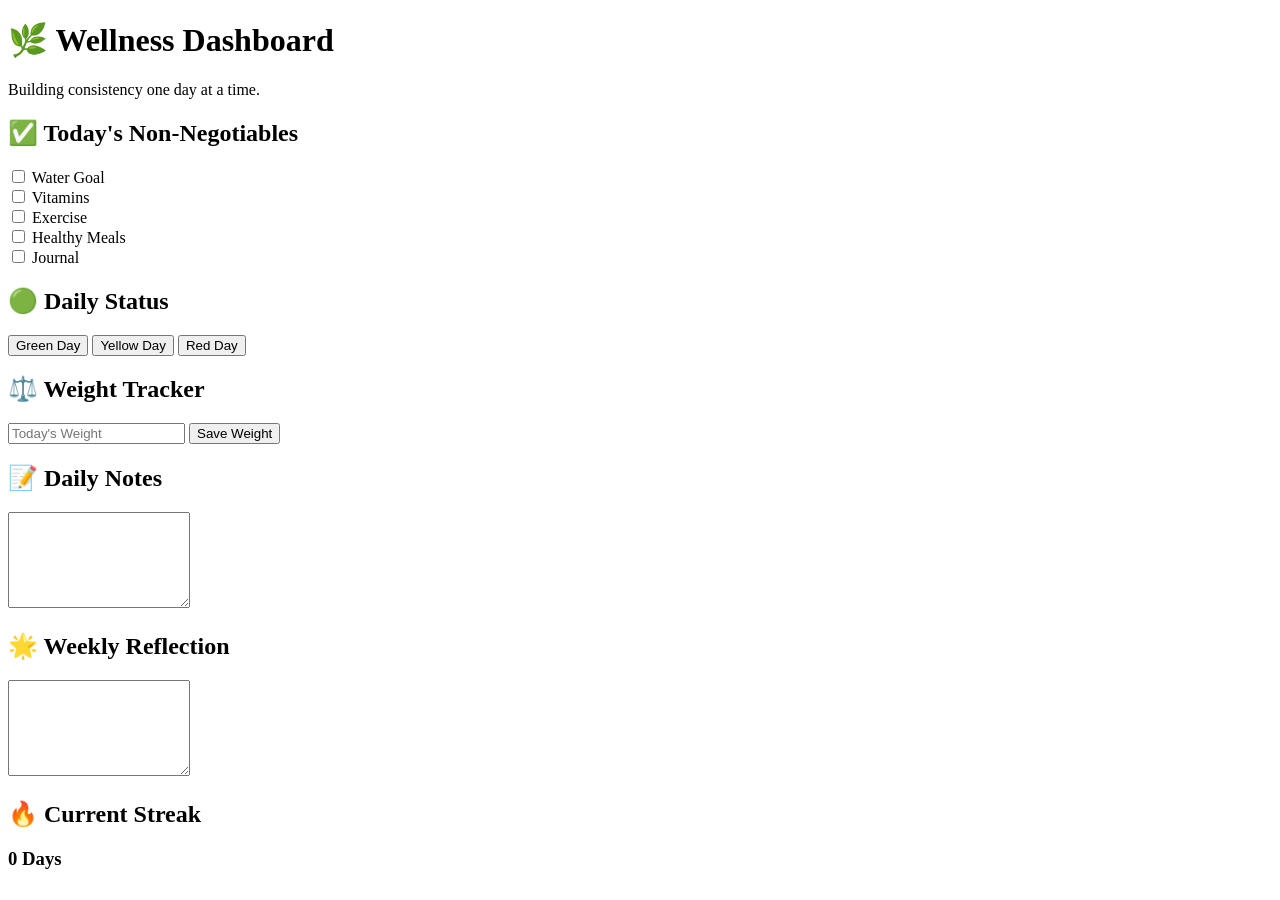
==== Index.html @ 22a2a9b2 "Create Index.html Initial index file" ====
<!DOCTYPE html>
<html lang="en">
<head>
    <meta charset="UTF-8">
    <meta name="viewport" content="width=device-width, initial-scale=1.0">
    <title>Wellness Dashboard</title>

    <link rel="stylesheet" href="styles.css">
</head>

<body>

<header>
    <h1>🌿 Wellness Dashboard</h1>
    <p>Building consistency one day at a time.</p>
</header>

<main>

    <!-- Non-Negotiables -->
    <section class="card">
        <h2>✅ Today's Non-Negotiables</h2>

        <label><input type="checkbox"> Water Goal</label><br>
        <label><input type="checkbox"> Vitamins</label><br>
        <label><input type="checkbox"> Exercise</label><br>
        <label><input type="checkbox"> Healthy Meals</label><br>
        <label><input type="checkbox"> Journal</label>
    </section>

    <!-- Daily Status -->
    <section class="card">
        <h2>🟢 Daily Status</h2>

        <button class="green">Green Day</button>
        <button class="yellow">Yellow Day</button>
        <button class="red">Red Day</button>
    </section>

    <!-- Weight -->
    <section class="card">
        <h2>⚖️ Weight Tracker</h2>

        <input type="number"
               id="weight"
               placeholder="Today's Weight">

        <button onclick="saveWeight()">
            Save Weight
        </button>

        <p id="weightDisplay"></p>
    </section>

    <!-- Notes -->
    <section class="card">
        <h2>📝 Daily Notes</h2>

        <textarea
            id="notes"
            rows="6"
            placeholder="How did today go?">
        </textarea>
    </section>

    <!-- Weekly Reflection -->
    <section class="card">
        <h2>🌟 Weekly Reflection</h2>

        <textarea
            rows="6"
            placeholder="Wins, challenges, lessons learned...">
        </textarea>
    </section>

    <!-- Streak -->
    <section class="card">
        <h2>🔥 Current Streak</h2>

        <h3 id="streak">0 Days</h3>
    </section>

</main>

<script src="app.js"></script>

</body>
</html>
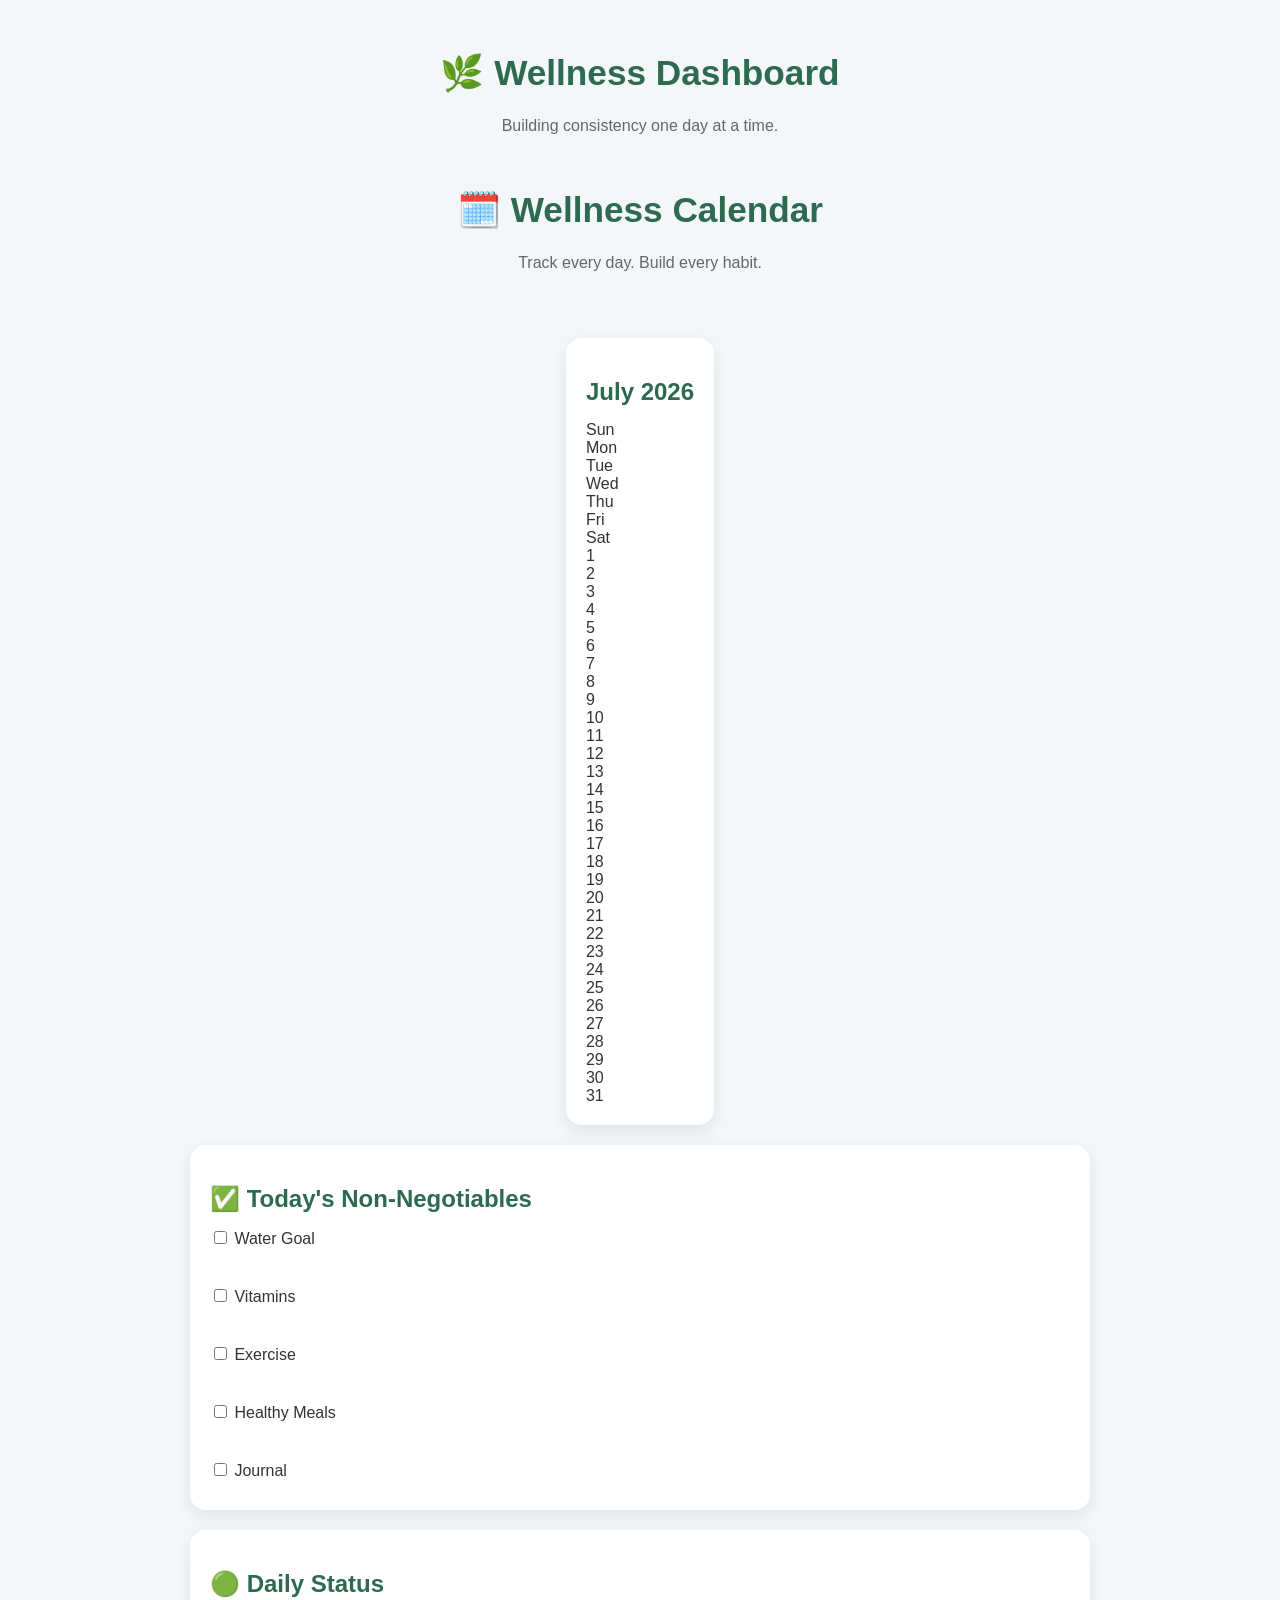
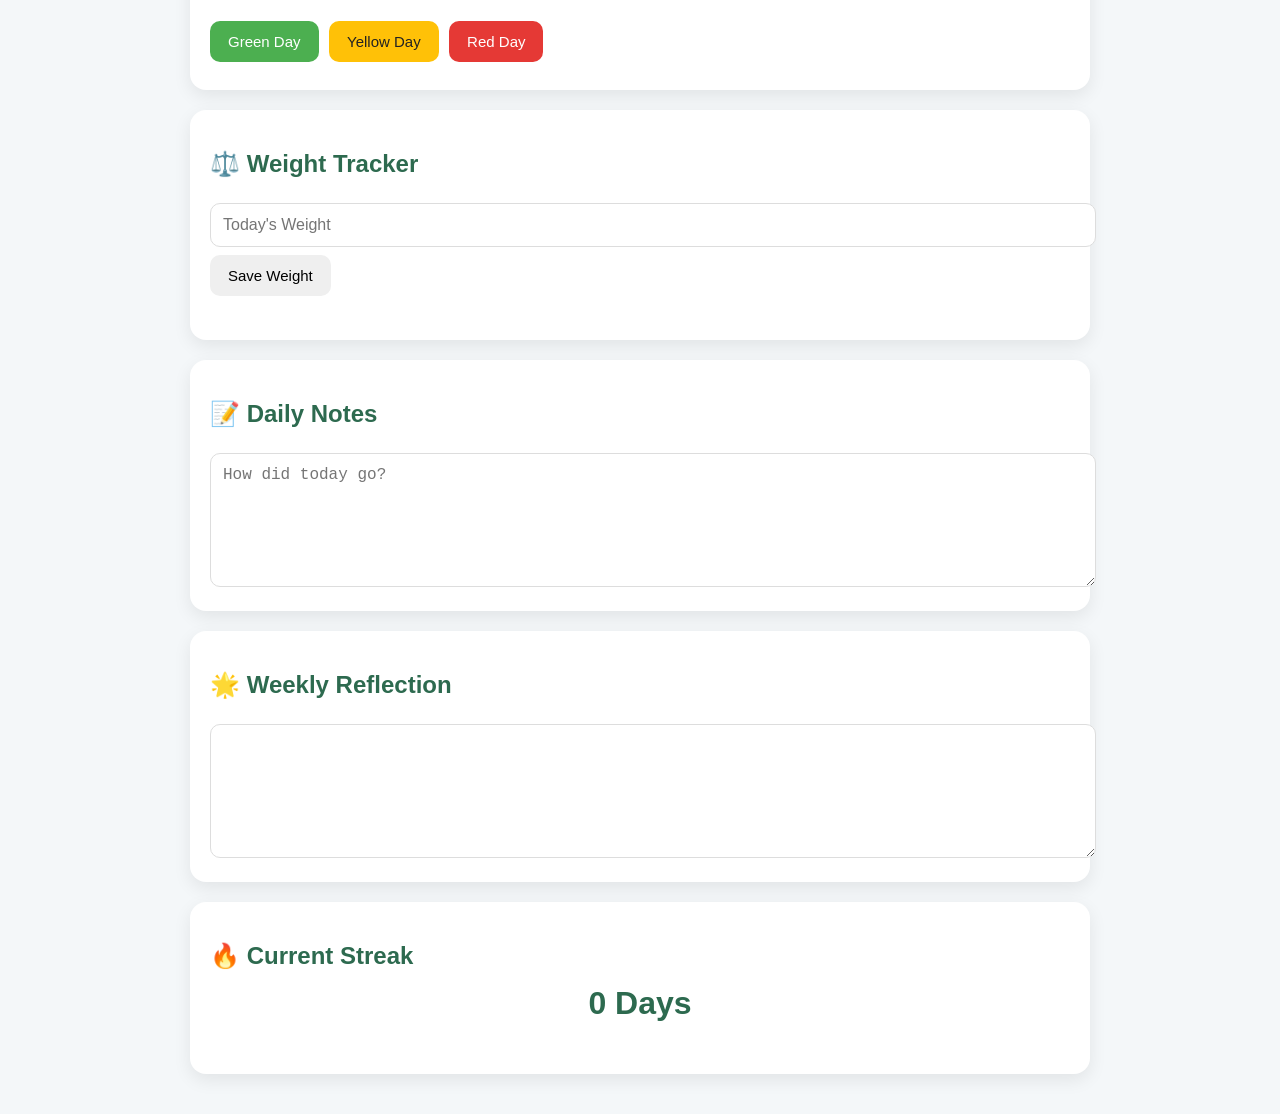
==== commit 858d1fc3: "Update Index.html" ====
--- a/Index.html
+++ b/Index.html
@@ -17,6 +17,84 @@
 
 <main>
 
+
+<!DOCTYPE html>
+<html lang="en">
+<head>
+    <meta charset="UTF-8">
+    <meta name="viewport" content="width=device-width, initial-scale=1.0">
+    <title>Wellness Calendar</title>
+
+    <link rel="stylesheet" href="styles.css">
+</head>
+
+<body>
+
+<header>
+    <h1>🗓️ Wellness Calendar</h1>
+    <p>Track every day. Build every habit.</p>
+</header>
+
+<main>
+
+<section class="card">
+
+<h2>July 2026</h2>
+
+<div class="calendar">
+
+<div class="day-header">Sun</div>
+<div class="day-header">Mon</div>
+<div class="day-header">Tue</div>
+<div class="day-header">Wed</div>
+<div class="day-header">Thu</div>
+<div class="day-header">Fri</div>
+<div class="day-header">Sat</div>
+
+<div class="day">1</div>
+<div class="day">2</div>
+<div class="day">3</div>
+<div class="day">4</div>
+<div class="day">5</div>
+<div class="day">6</div>
+<div class="day">7</div>
+
+<div class="day">8</div>
+<div class="day">9</div>
+<div class="day">10</div>
+<div class="day">11</div>
+<div class="day">12</div>
+<div class="day">13</div>
+<div class="day">14</div>
+
+<div class="day">15</div>
+<div class="day">16</div>
+<div class="day">17</div>
+<div class="day">18</div>
+<div class="day">19</div>
+<div class="day">20</div>
+<div class="day">21</div>
+
+<div class="day">22</div>
+<div class="day">23</div>
+<div class="day">24</div>
+<div class="day">25</div>
+<div class="day">26</div>
+<div class="day">27</div>
+<div class="day">28</div>
+
+<div class="day">29</div>
+<div class="day">30</div>
+<div class="day">31</div>
+
+</div>
+
+</section>
+
+</main>
+
+</body>
+</html>
     <!-- Non-Negotiables -->
     <section class="card">
         <h2>✅ Today's Non-Negotiables</h2>
--- a/styles.css
+++ b/styles.css
@@ -0,0 +1,194 @@
+ {
+    margin: 0;
+    padding: 0;
+    box-sizing: border-box;
+}
+
+body {
+    font-family: -apple-system, BlinkMacSystemFont, "Segoe UI", Roboto, sans-serif;
+    background: #f4f7f9;
+    color: #333;
+    padding: 20px;
+}
+
+header {
+    text-align: center;
+    margin-bottom: 30px;
+}
+
+header h1 {
+    font-size: 2.2rem;
+    color: #2d6a4f;
+}
+
+header p {
+    color: #666;
+ /* ==========================
+   WELLNESS CALENDAR
+========================== */
+
+.calendar {
+    display: grid;
+    grid-template-columns: repeat(7, 1fr);
+    gap: 10px;
+    margin-top: 20px;
+}
+
+.day-header {
+    text-align: center;
+    font-weight: bold;
+    color: #2d6a4f;
+    padding: 10px 0;
+}
+
+.day {
+    aspect-ratio: 1 / 1;
+    background: white;
+    border: 2px solid #dcdcdc;
+    border-radius: 12px;
+    display: flex;
+    align-items: center;
+    justify-content: center;
+    font-weight: 600;
+    font-size: 18px;
+    cursor: pointer;
+    transition: all .25s ease;
+    user-select: none;
+}
+
+.day:hover {
+    transform: scale(1.05);
+    box-shadow: 0 4px 10px rgba(0,0,0,.15);
+}
+
+/* Status Colors */
+
+.day.green {
+    background: #4CAF50;
+    color: white;
+}
+
+.day.yellow {
+    background: #FFC107;
+    color: #222;
+}
+
+.day.red {
+    background: #E53935;
+    color: white;
+}
+
+/* Responsive */
+
+@media (max-width: 768px) {
+
+    .calendar {
+        gap: 6px;
+    }
+
+    .day {
+        font-size: 15px;
+        border-radius: 8px;
+    }
+
+    .day-header {
+        font-size: 13px;
+    }
+
+}
+    margin-top: 8px;
+}
+
+main {
+    max-width: 900px;
+    margin: auto;
+    display: grid;
+    gap: 20px;
+}
+
+.card {
+    background: white;
+    border-radius: 16px;
+    padding: 20px;
+    box-shadow: 0 6px 18px rgba(0,0,0,.08);
+}
+
+.card h2 {
+    margin-bottom: 15px;
+    color: #2d6a4f;
+}
+
+input[type="number"],
+textarea {
+    width: 100%;
+    padding: 12px;
+    margin-top: 10px;
+    border: 1px solid #ddd;
+    border-radius: 10px;
+    font-size: 16px;
+}
+
+textarea {
+    resize: vertical;
+}
+
+button {
+    border: none;
+    border-radius: 10px;
+    padding: 12px 18px;
+    margin: 8px 6px 8px 0;
+    font-size: 15px;
+    cursor: pointer;
+    transition: transform .2s ease;
+}
+
+button:hover {
+    transform: scale(1.03);
+}
+
+.green {
+    background: #4CAF50;
+    color: white;
+}
+
+.yellow {
+    background: #FFC107;
+    color: #222;
+}
+
+.red {
+    background: #E53935;
+    color: white;
+}
+
+#streak {
+    font-size: 2rem;
+    text-align: center;
+    color: #2d6a4f;
+    margin-top: 10px;
+}
+
+label {
+    display: block;
+    margin: 10px 0;
+    font-size: 16px;
+}
+
+@media (max-width: 768px) {
+    body {
+        padding: 12px;
+    }
+
+    header h1 {
+        font-size: 1.8rem;
+    }
+
+    .card {
+        padding: 16px;
+    }
+
+    button {
+        width: 100%;
+        margin: 8px 0;
+    }
+}
--- a/styles.css
+++ b/styles.css
@@ -0,0 +1,194 @@
+ {
+    margin: 0;
+    padding: 0;
+    box-sizing: border-box;
+}
+
+body {
+    font-family: -apple-system, BlinkMacSystemFont, "Segoe UI", Roboto, sans-serif;
+    background: #f4f7f9;
+    color: #333;
+    padding: 20px;
+}
+
+header {
+    text-align: center;
+    margin-bottom: 30px;
+}
+
+header h1 {
+    font-size: 2.2rem;
+    color: #2d6a4f;
+}
+
+header p {
+    color: #666;
+ /* ==========================
+   WELLNESS CALENDAR
+========================== */
+
+.calendar {
+    display: grid;
+    grid-template-columns: repeat(7, 1fr);
+    gap: 10px;
+    margin-top: 20px;
+}
+
+.day-header {
+    text-align: center;
+    font-weight: bold;
+    color: #2d6a4f;
+    padding: 10px 0;
+}
+
+.day {
+    aspect-ratio: 1 / 1;
+    background: white;
+    border: 2px solid #dcdcdc;
+    border-radius: 12px;
+    display: flex;
+    align-items: center;
+    justify-content: center;
+    font-weight: 600;
+    font-size: 18px;
+    cursor: pointer;
+    transition: all .25s ease;
+    user-select: none;
+}
+
+.day:hover {
+    transform: scale(1.05);
+    box-shadow: 0 4px 10px rgba(0,0,0,.15);
+}
+
+/* Status Colors */
+
+.day.green {
+    background: #4CAF50;
+    color: white;
+}
+
+.day.yellow {
+    background: #FFC107;
+    color: #222;
+}
+
+.day.red {
+    background: #E53935;
+    color: white;
+}
+
+/* Responsive */
+
+@media (max-width: 768px) {
+
+    .calendar {
+        gap: 6px;
+    }
+
+    .day {
+        font-size: 15px;
+        border-radius: 8px;
+    }
+
+    .day-header {
+        font-size: 13px;
+    }
+
+}
+    margin-top: 8px;
+}
+
+main {
+    max-width: 900px;
+    margin: auto;
+    display: grid;
+    gap: 20px;
+}
+
+.card {
+    background: white;
+    border-radius: 16px;
+    padding: 20px;
+    box-shadow: 0 6px 18px rgba(0,0,0,.08);
+}
+
+.card h2 {
+    margin-bottom: 15px;
+    color: #2d6a4f;
+}
+
+input[type="number"],
+textarea {
+    width: 100%;
+    padding: 12px;
+    margin-top: 10px;
+    border: 1px solid #ddd;
+    border-radius: 10px;
+    font-size: 16px;
+}
+
+textarea {
+    resize: vertical;
+}
+
+button {
+    border: none;
+    border-radius: 10px;
+    padding: 12px 18px;
+    margin: 8px 6px 8px 0;
+    font-size: 15px;
+    cursor: pointer;
+    transition: transform .2s ease;
+}
+
+button:hover {
+    transform: scale(1.03);
+}
+
+.green {
+    background: #4CAF50;
+    color: white;
+}
+
+.yellow {
+    background: #FFC107;
+    color: #222;
+}
+
+.red {
+    background: #E53935;
+    color: white;
+}
+
+#streak {
+    font-size: 2rem;
+    text-align: center;
+    color: #2d6a4f;
+    margin-top: 10px;
+}
+
+label {
+    display: block;
+    margin: 10px 0;
+    font-size: 16px;
+}
+
+@media (max-width: 768px) {
+    body {
+        padding: 12px;
+    }
+
+    header h1 {
+        font-size: 1.8rem;
+    }
+
+    .card {
+        padding: 16px;
+    }
+
+    button {
+        width: 100%;
+        margin: 8px 0;
+    }
+}
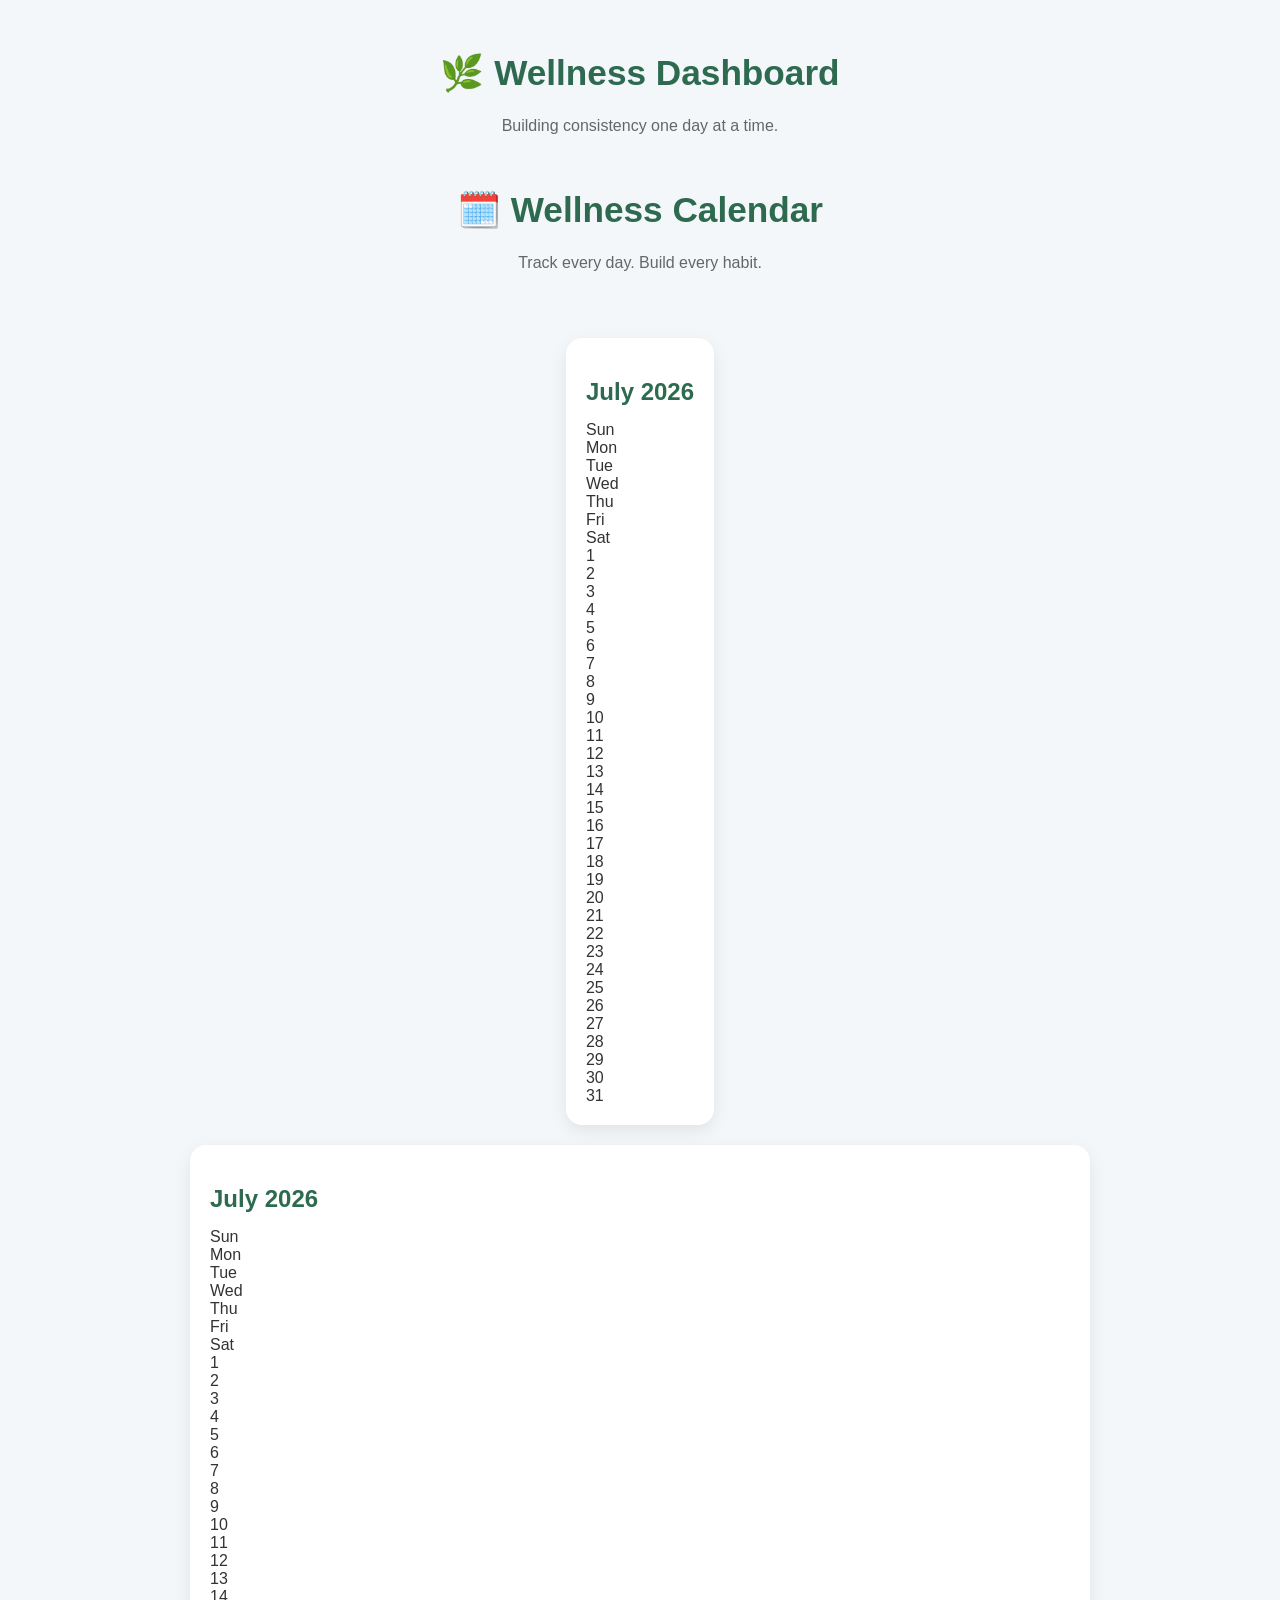
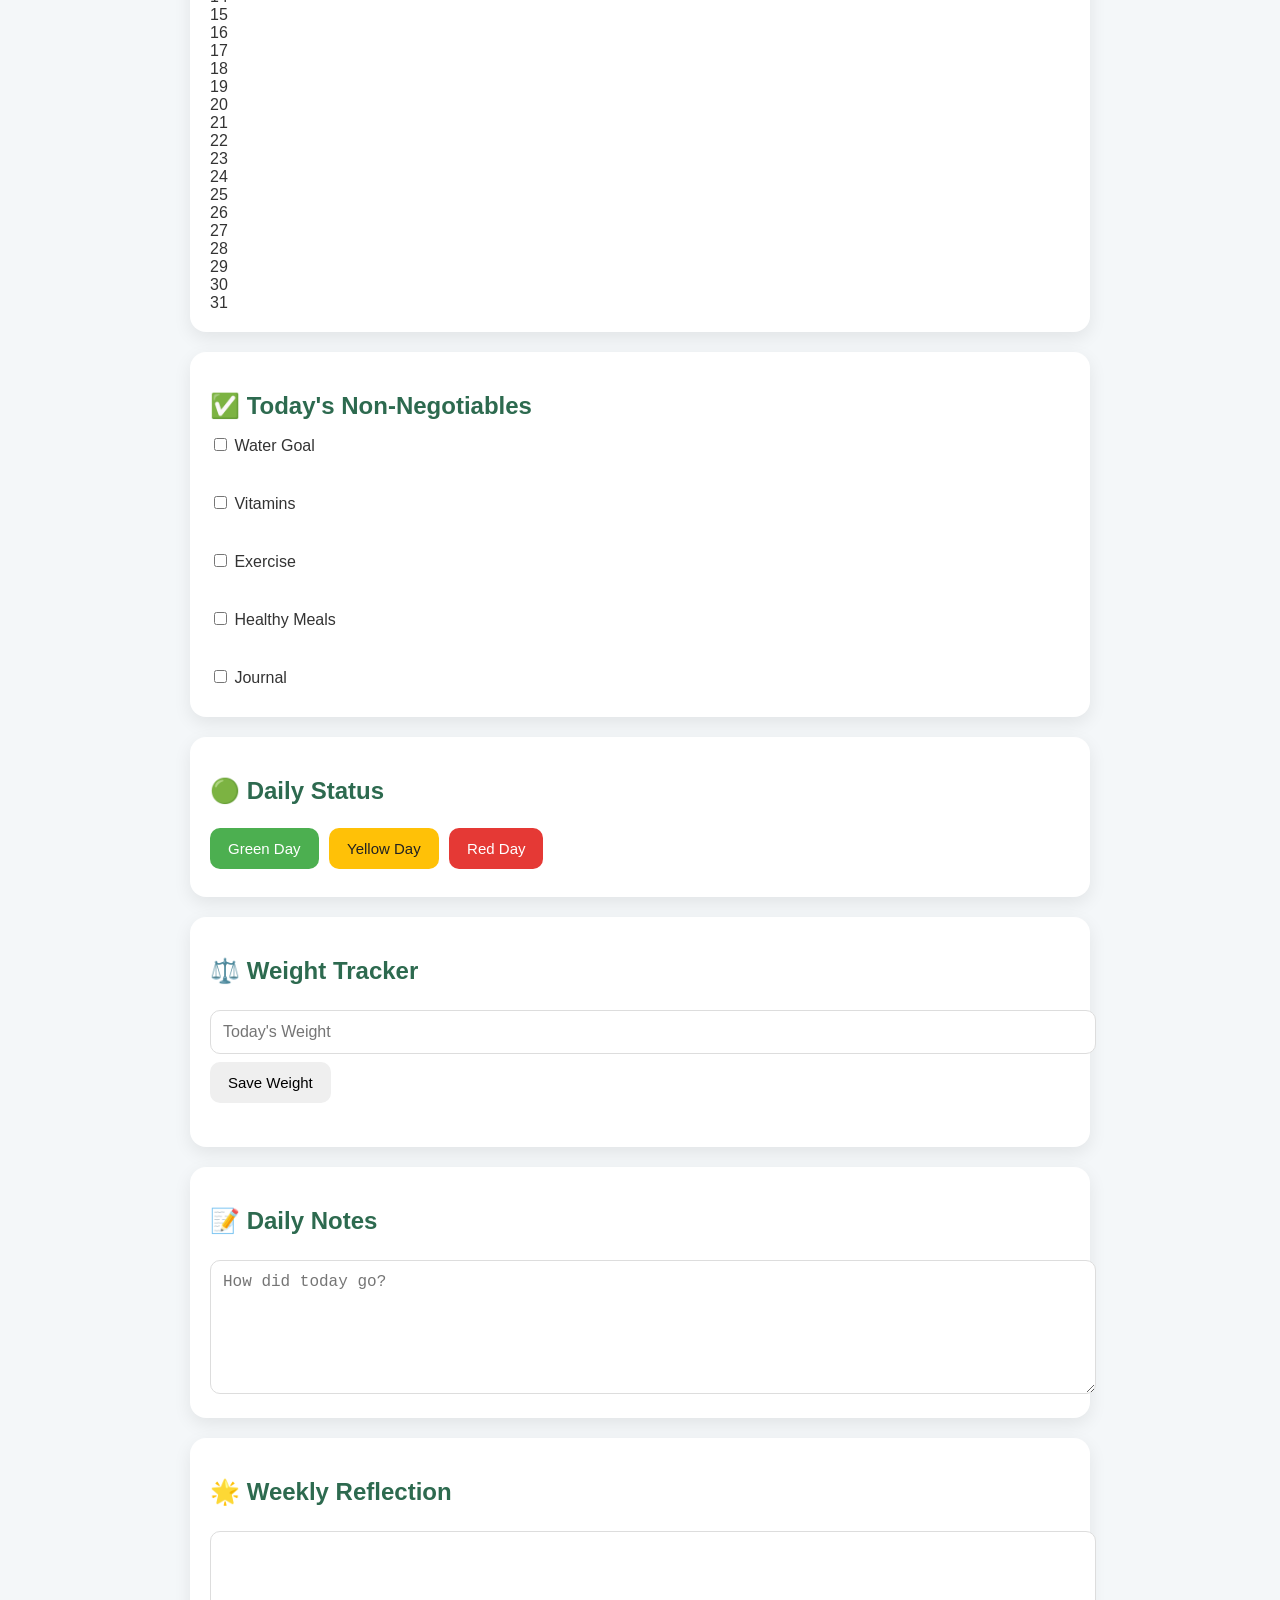
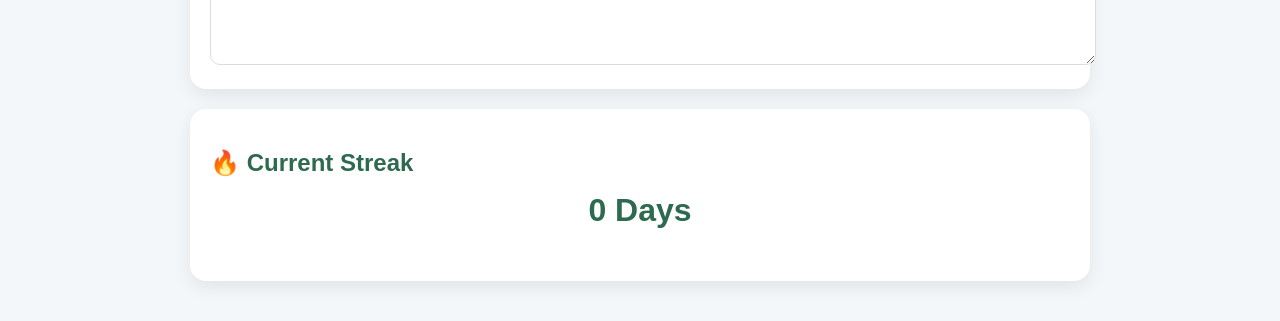
==== commit d1551231: "Update Index.html" ====
--- a/Index.html
+++ b/Index.html
@@ -95,6 +95,59 @@
 
 </body>
 </html>
+    <section class="card">
+
+<h2>July 2026</h2>
+
+<div class="calendar">
+
+<div class="day-header">Sun</div>
+<div class="day-header">Mon</div>
+<div class="day-header">Tue</div>
+<div class="day-header">Wed</div>
+<div class="day-header">Thu</div>
+<div class="day-header">Fri</div>
+<div class="day-header">Sat</div>
+
+<div class="day">1</div>
+<div class="day">2</div>
+<div class="day">3</div>
+<div class="day">4</div>
+<div class="day">5</div>
+<div class="day">6</div>
+<div class="day">7</div>
+
+<div class="day">8</div>
+<div class="day">9</div>
+<div class="day">10</div>
+<div class="day">11</div>
+<div class="day">12</div>
+<div class="day">13</div>
+<div class="day">14</div>
+
+<div class="day">15</div>
+<div class="day">16</div>
+<div class="day">17</div>
+<div class="day">18</div>
+<div class="day">19</div>
+<div class="day">20</div>
+<div class="day">21</div>
+
+<div class="day">22</div>
+<div class="day">23</div>
+<div class="day">24</div>
+<div class="day">25</div>
+<div class="day">26</div>
+<div class="day">27</div>
+<div class="day">28</div>
+
+<div class="day">29</div>
+<div class="day">30</div>
+<div class="day">31</div>
+
+</div>
+
+</section>
     <!-- Non-Negotiables -->
     <section class="card">
         <h2>✅ Today's Non-Negotiables</h2>
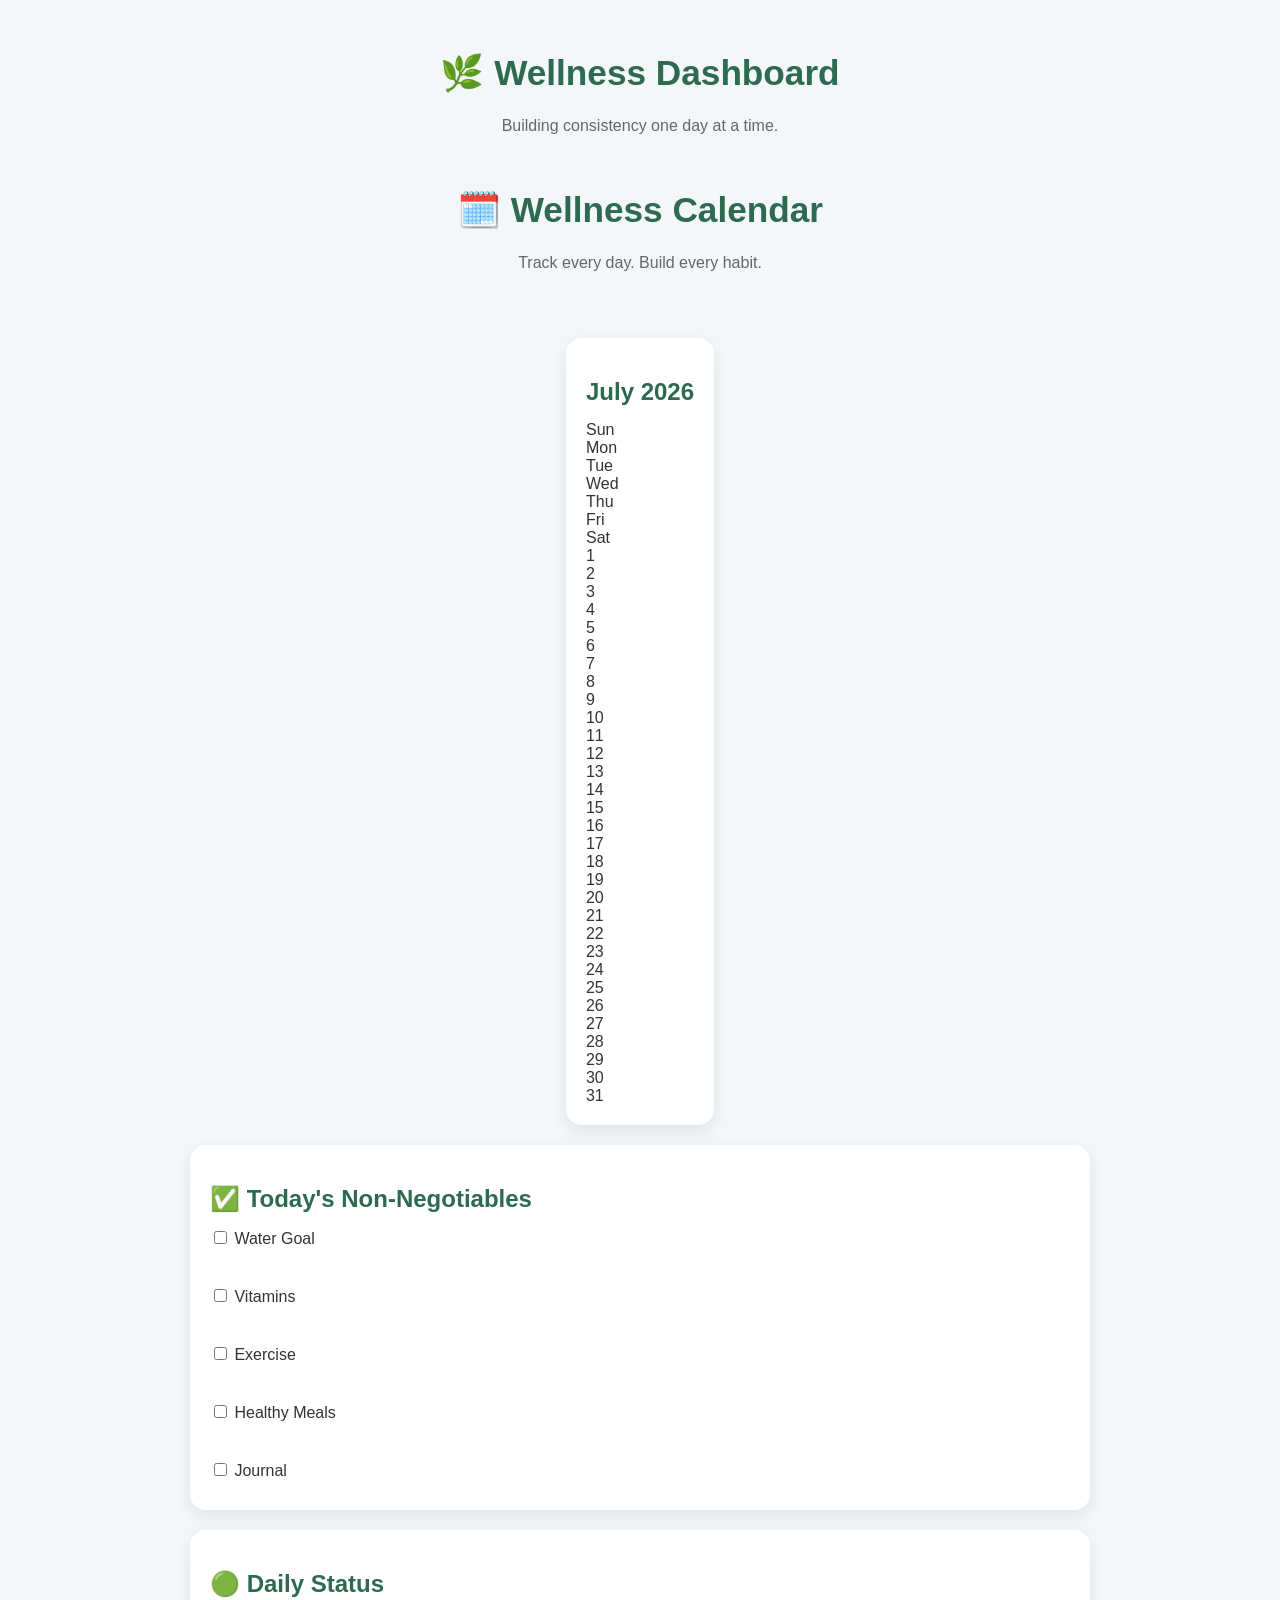
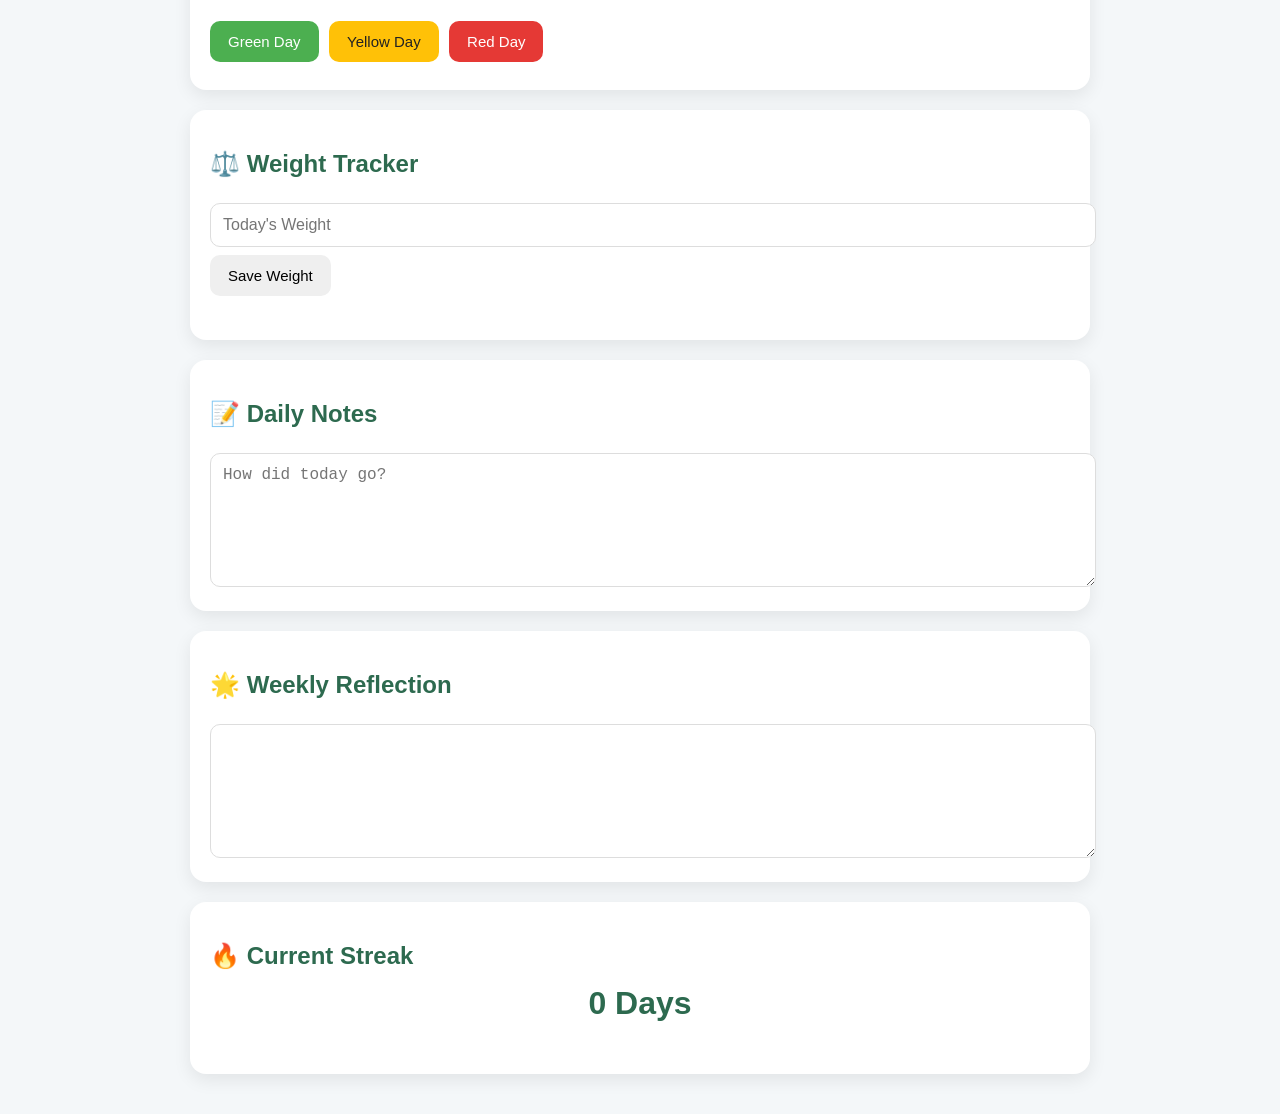
==== commit d391d281: "Update Index.html" ====
--- a/Index.html
+++ b/Index.html
@@ -95,59 +95,6 @@
 
 </body>
 </html>
-    <section class="card">
-
-<h2>July 2026</h2>
-
-<div class="calendar">
-
-<div class="day-header">Sun</div>
-<div class="day-header">Mon</div>
-<div class="day-header">Tue</div>
-<div class="day-header">Wed</div>
-<div class="day-header">Thu</div>
-<div class="day-header">Fri</div>
-<div class="day-header">Sat</div>
-
-<div class="day">1</div>
-<div class="day">2</div>
-<div class="day">3</div>
-<div class="day">4</div>
-<div class="day">5</div>
-<div class="day">6</div>
-<div class="day">7</div>
-
-<div class="day">8</div>
-<div class="day">9</div>
-<div class="day">10</div>
-<div class="day">11</div>
-<div class="day">12</div>
-<div class="day">13</div>
-<div class="day">14</div>
-
-<div class="day">15</div>
-<div class="day">16</div>
-<div class="day">17</div>
-<div class="day">18</div>
-<div class="day">19</div>
-<div class="day">20</div>
-<div class="day">21</div>
-
-<div class="day">22</div>
-<div class="day">23</div>
-<div class="day">24</div>
-<div class="day">25</div>
-<div class="day">26</div>
-<div class="day">27</div>
-<div class="day">28</div>
-
-<div class="day">29</div>
-<div class="day">30</div>
-<div class="day">31</div>
-
-</div>
-
-</section>
     <!-- Non-Negotiables -->
     <section class="card">
         <h2>✅ Today's Non-Negotiables</h2>
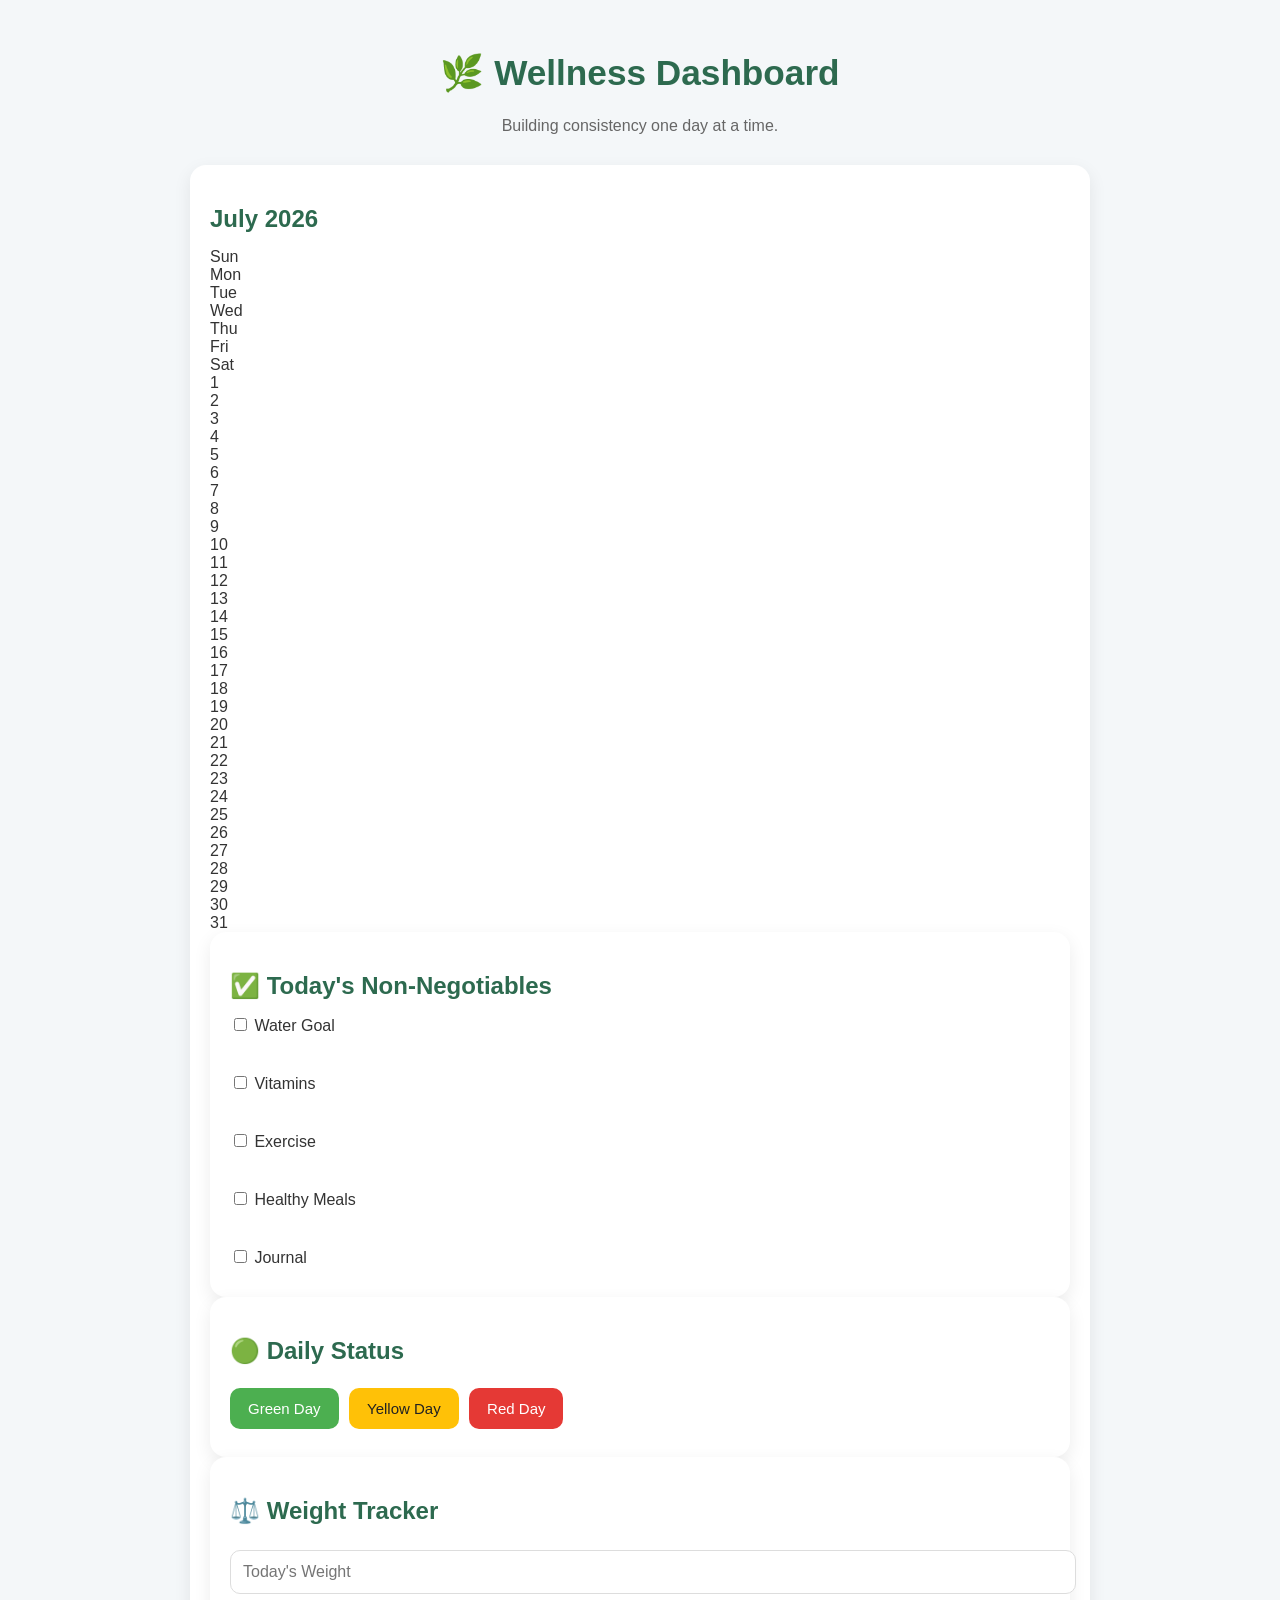
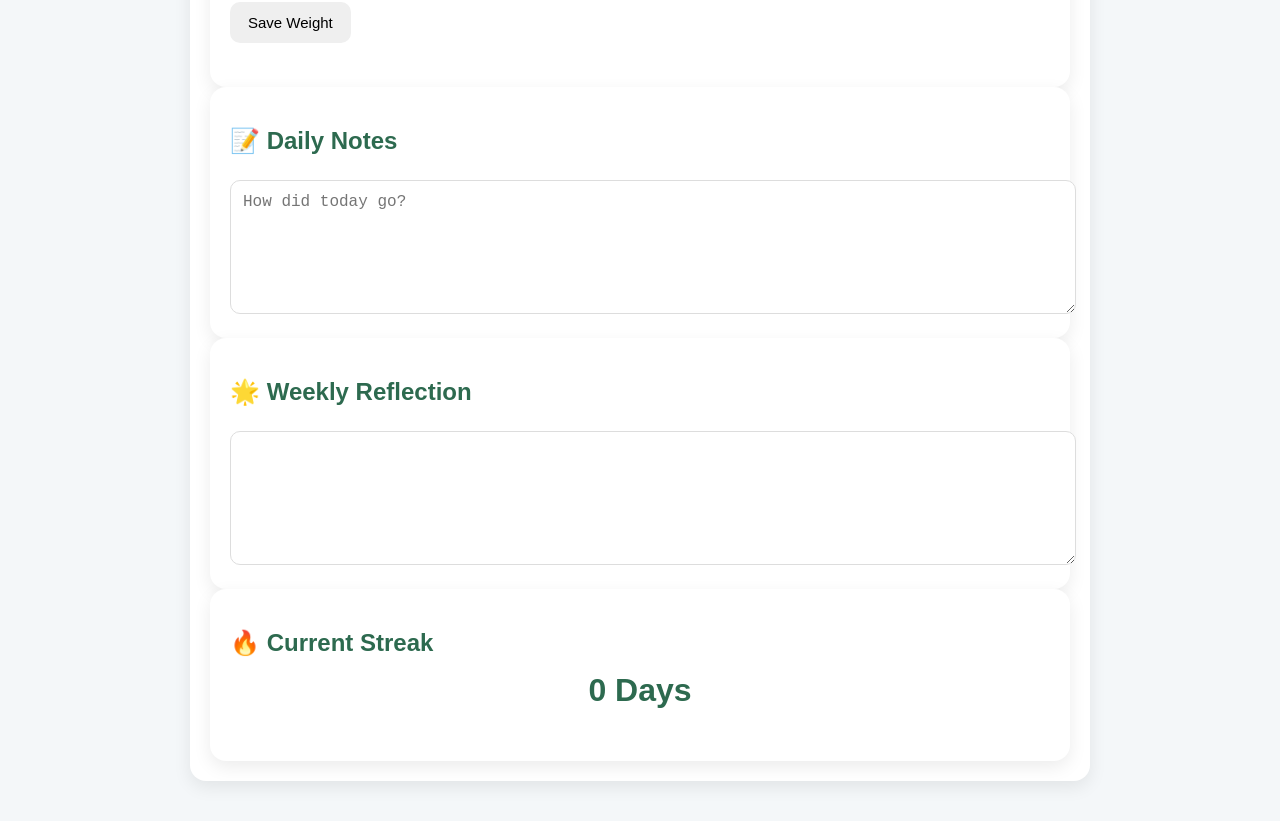
==== commit 8531943f: "Update Index.html merge calendar into html pass" ====
--- a/Index.html
+++ b/Index.html
@@ -18,24 +18,7 @@
 <main>
 
 
-<!DOCTYPE html>
-<html lang="en">
-<head>
-    <meta charset="UTF-8">
-    <meta name="viewport" content="width=device-width, initial-scale=1.0">
-    <title>Wellness Calendar</title>
 
-    <link rel="stylesheet" href="styles.css">
-</head>
-
-<body>
-
-<header>
-    <h1>🗓️ Wellness Calendar</h1>
-    <p>Track every day. Build every habit.</p>
-</header>
-
-<main>
 
 <section class="card">
 
@@ -88,13 +71,6 @@
 <div class="day">31</div>
 
 </div>
-
-</section>
-
-</main>
-
-</body>
-</html>
     <!-- Non-Negotiables -->
     <section class="card">
         <h2>✅ Today's Non-Negotiables</h2>
